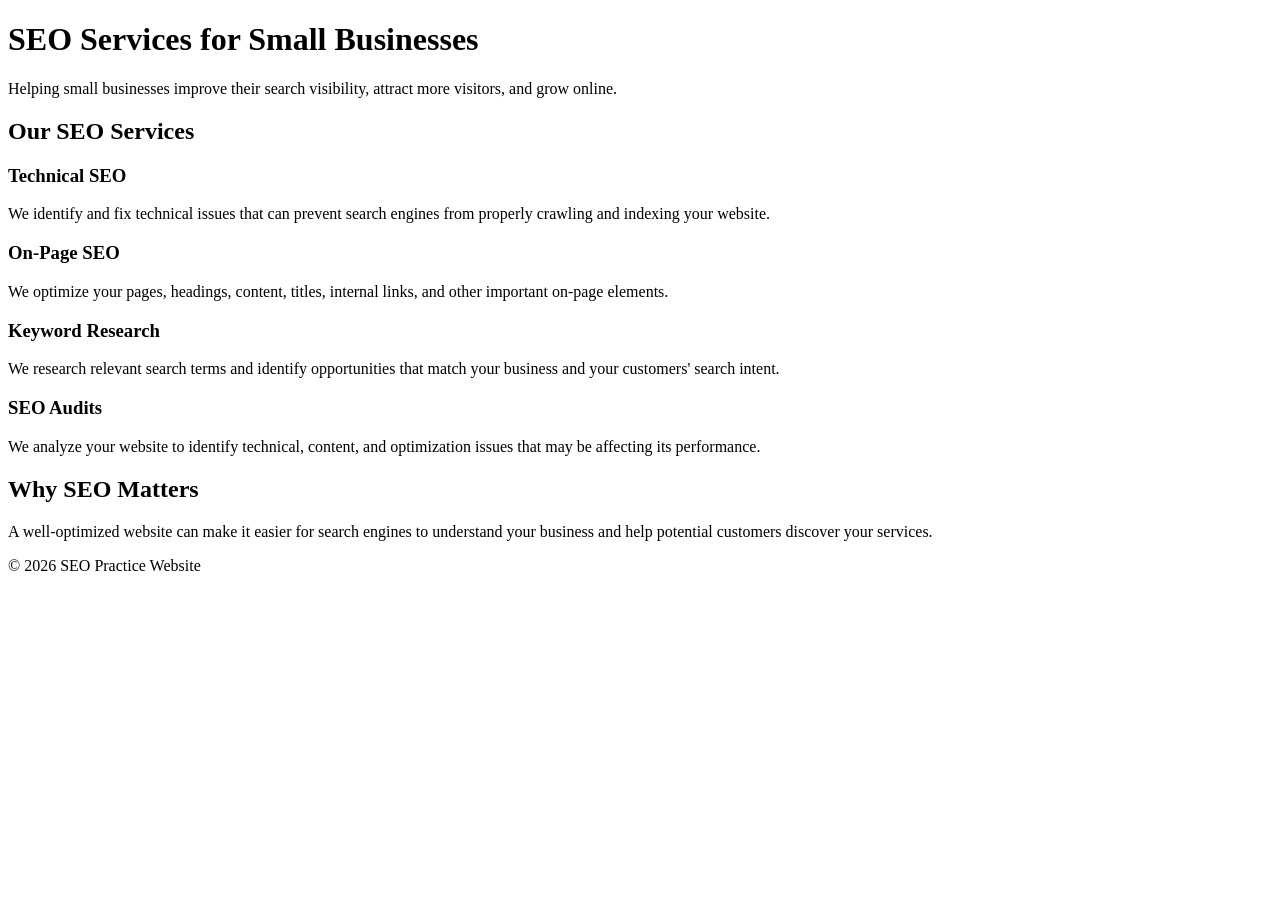
==== index.html @ fa8d8bf5 "Create index.html" ====
<!DOCTYPE html>
<html lang="en">
<head>
    <meta charset="UTF-8">
    <meta name="viewport" content="width=device-width, initial-scale=1.0">

    <title>SEO Services for Small Businesses</title>

    <meta name="description" content="Professional SEO services for small businesses, including technical SEO, on-page optimization, keyword research, and SEO audits.">
</head>

<body>

    <header>
        <h1>SEO Services for Small Businesses</h1>

        <p>
            Helping small businesses improve their search visibility,
            attract more visitors, and grow online.
        </p>
    </header>

    <main>

        <section>
            <h2>Our SEO Services</h2>

            <h3>Technical SEO</h3>
            <p>
                We identify and fix technical issues that can prevent
                search engines from properly crawling and indexing your website.
            </p>

            <h3>On-Page SEO</h3>
            <p>
                We optimize your pages, headings, content, titles,
                internal links, and other important on-page elements.
            </p>

            <h3>Keyword Research</h3>
            <p>
                We research relevant search terms and identify opportunities
                that match your business and your customers' search intent.
            </p>

            <h3>SEO Audits</h3>
            <p>
                We analyze your website to identify technical, content,
                and optimization issues that may be affecting its performance.
            </p>
        </section>

        <section>
            <h2>Why SEO Matters</h2>

            <p>
                A well-optimized website can make it easier for search engines
                to understand your business and help potential customers
                discover your services.
            </p>
        </section>

    </main>

    <footer>
        <p>© 2026 SEO Practice Website</p>
    </footer>

</body>
</html>
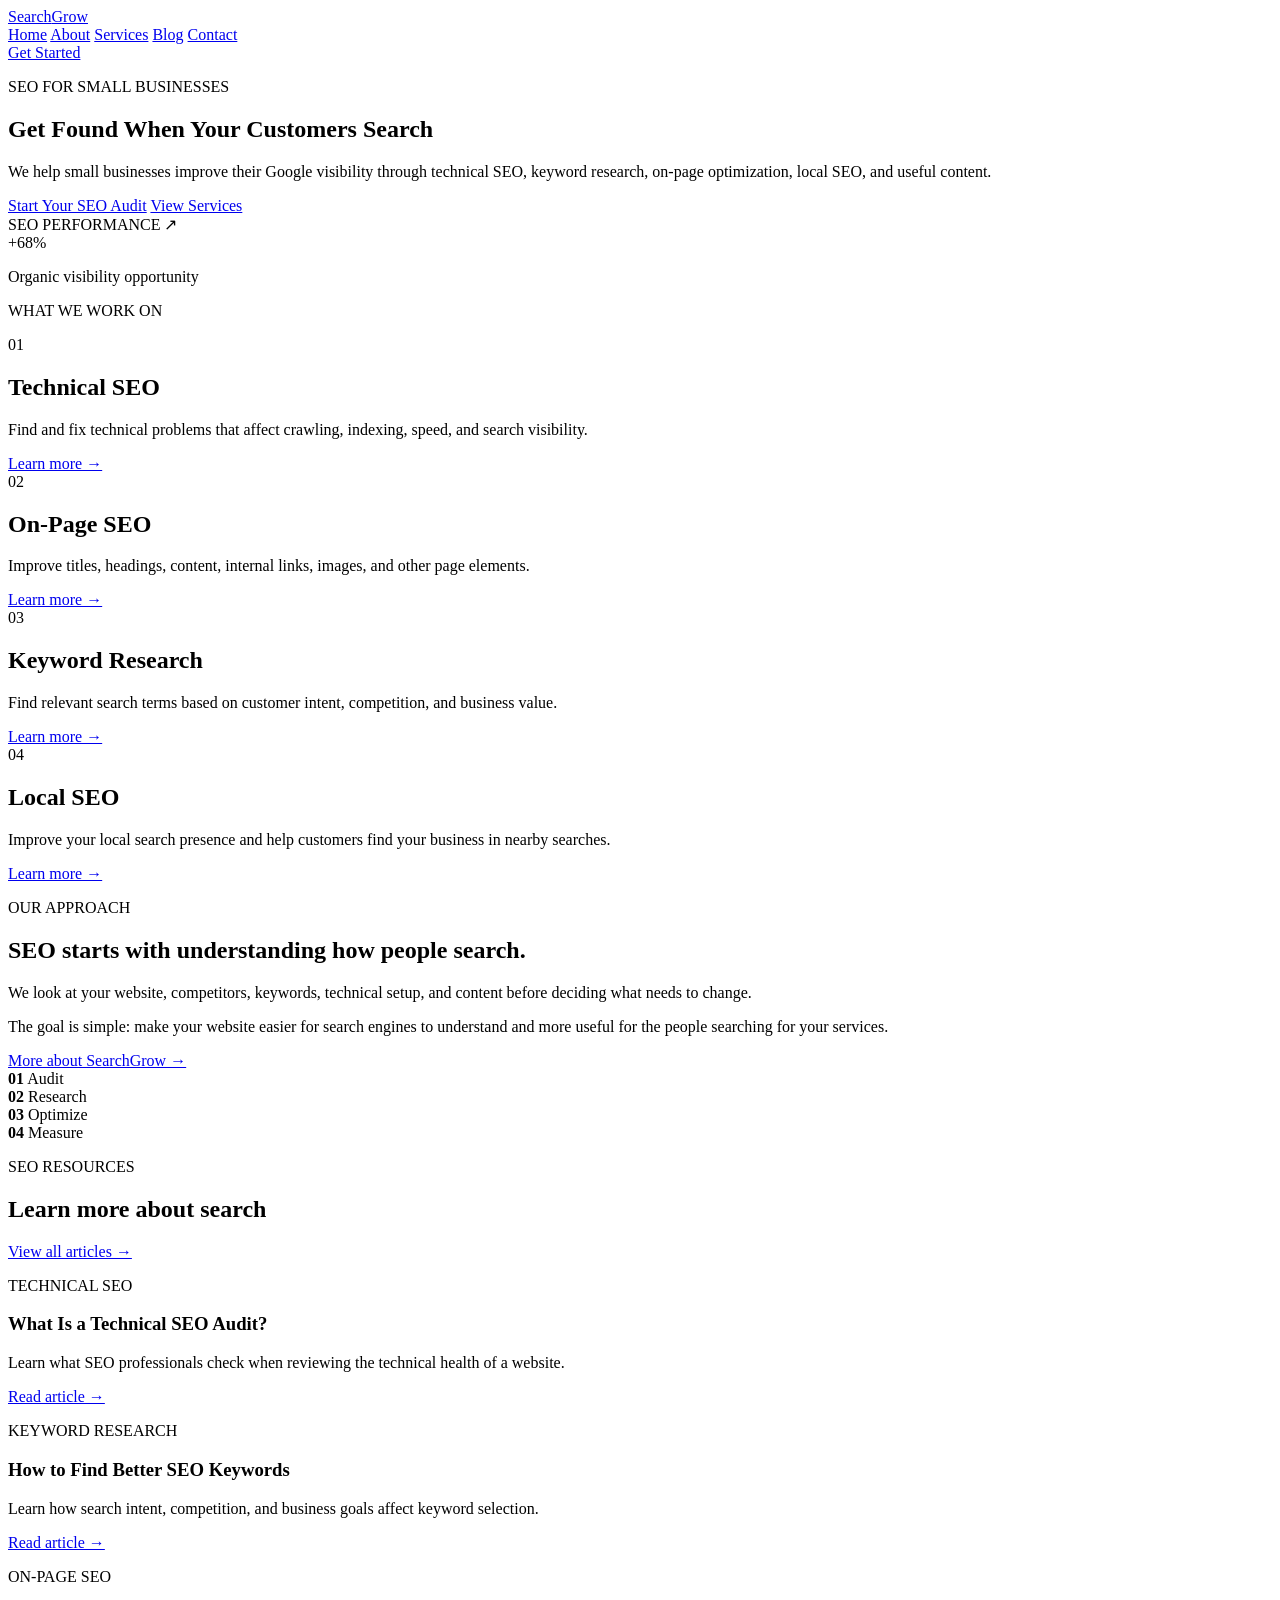
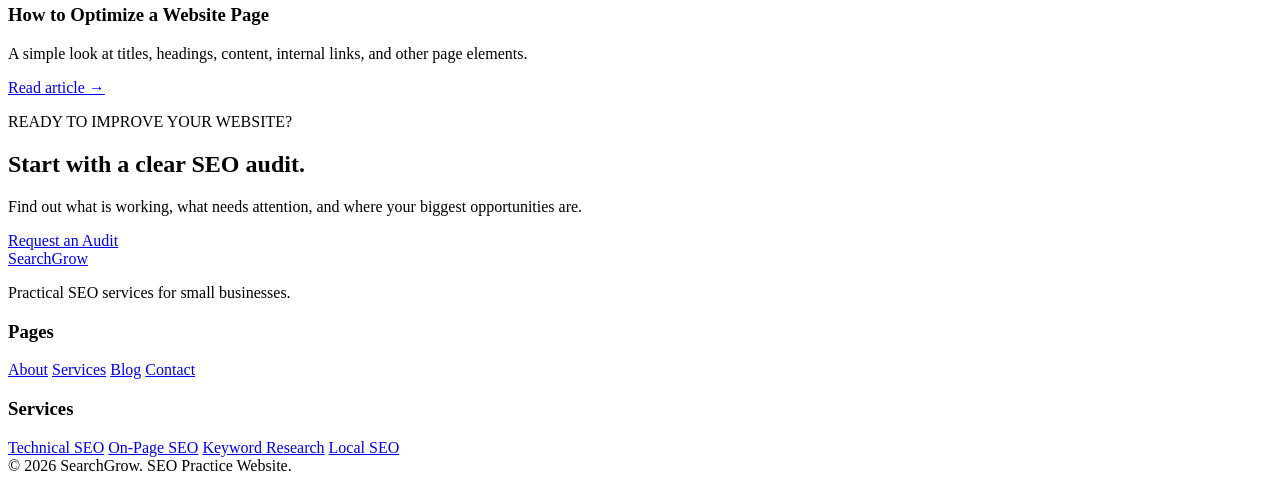
==== commit 34e8848b: "Update index.html" ====
--- a/index.html
+++ b/index.html
@@ -4,67 +4,302 @@
     <meta charset="UTF-8">
     <meta name="viewport" content="width=device-width, initial-scale=1.0">
 
-    <title>SEO Services for Small Businesses</title>
-
-    <meta name="description" content="Professional SEO services for small businesses, including technical SEO, on-page optimization, keyword research, and SEO audits.">
+    <title>SearchGrow | SEO Services for Small Businesses</title>
+
+    <meta name="description" content="SearchGrow provides SEO services for small businesses, including technical SEO, on-page SEO, keyword research, local SEO, and SEO audits.">
+
+    <meta name="google-site-verification" content="1Fr3YtEqECTgdJS">
+
+    <link rel="stylesheet" href="style.css">
 </head>
 
 <body>
 
-    <header>
-        <h1>SEO Services for Small Businesses</h1>
+<header class="site-header">
+    <div class="container nav-wrapper">
+
+        <a href="index.html" class="logo">Search<span>Grow</span></a>
+
+        <nav>
+            <a href="index.html">Home</a>
+            <a href="about.html">About</a>
+            <a href="services.html">Services</a>
+            <a href="blog.html">Blog</a>
+            <a href="contact.html">Contact</a>
+        </nav>
+
+        <a href="contact.html" class="nav-button">Get Started</a>
+
+    </div>
+</header>
+
+
+<main>
+
+<section class="hero">
+    <div class="container hero-content">
+
+        <div class="hero-text">
+
+            <p class="eyebrow">SEO FOR SMALL BUSINESSES</p>
+
+            <h1>Get Found When Your Customers Search</h1>
+
+            <p class="hero-description">
+                We help small businesses improve their Google visibility
+                through technical SEO, keyword research, on-page optimization,
+                local SEO, and useful content.
+            </p>
+
+            <div class="hero-buttons">
+                <a href="contact.html" class="primary-button">Start Your SEO Audit</a>
+                <a href="services.html" class="secondary-button">View Services</a>
+            </div>
+
+        </div>
+
+        <div class="hero-card">
+
+            <div class="card-top">
+                <span>SEO PERFORMANCE</span>
+                <span>↗</span>
+            </div>
+
+            <div class="growth-number">+68%</div>
+
+            <p>Organic visibility opportunity</p>
+
+            <div class="fake-chart">
+                <div></div>
+                <div></div>
+                <div></div>
+                <div></div>
+                <div></div>
+                <div></div>
+                <div></div>
+            </div>
+
+        </div>
+
+    </div>
+</section>
+
+
+<section class="trust-section">
+
+    <div class="container">
+
+        <p class="section-label">WHAT WE WORK ON</p>
+
+        <div class="service-grid">
+
+            <article class="service-card">
+                <div class="icon">01</div>
+                <h2>Technical SEO</h2>
+                <p>
+                    Find and fix technical problems that affect crawling,
+                    indexing, speed, and search visibility.
+                </p>
+                <a href="services.html">Learn more →</a>
+            </article>
+
+            <article class="service-card">
+                <div class="icon">02</div>
+                <h2>On-Page SEO</h2>
+                <p>
+                    Improve titles, headings, content, internal links,
+                    images, and other page elements.
+                </p>
+                <a href="services.html">Learn more →</a>
+            </article>
+
+            <article class="service-card">
+                <div class="icon">03</div>
+                <h2>Keyword Research</h2>
+                <p>
+                    Find relevant search terms based on customer intent,
+                    competition, and business value.
+                </p>
+                <a href="services.html">Learn more →</a>
+            </article>
+
+            <article class="service-card">
+                <div class="icon">04</div>
+                <h2>Local SEO</h2>
+                <p>
+                    Improve your local search presence and help customers
+                    find your business in nearby searches.
+                </p>
+                <a href="services.html">Learn more →</a>
+            </article>
+
+        </div>
+
+    </div>
+
+</section>
+
+
+<section class="about-preview">
+
+    <div class="container two-column">
+
+        <div>
+            <p class="section-label">OUR APPROACH</p>
+
+            <h2>SEO starts with understanding how people search.</h2>
+
+            <p>
+                We look at your website, competitors, keywords, technical
+                setup, and content before deciding what needs to change.
+            </p>
+
+            <p>
+                The goal is simple: make your website easier for search
+                engines to understand and more useful for the people
+                searching for your services.
+            </p>
+
+            <a href="about.html" class="text-link">More about SearchGrow →</a>
+        </div>
+
+        <div class="process-box">
+
+            <div class="process-item">
+                <strong>01</strong>
+                <span>Audit</span>
+            </div>
+
+            <div class="process-item">
+                <strong>02</strong>
+                <span>Research</span>
+            </div>
+
+            <div class="process-item">
+                <strong>03</strong>
+                <span>Optimize</span>
+            </div>
+
+            <div class="process-item">
+                <strong>04</strong>
+                <span>Measure</span>
+            </div>
+
+        </div>
+
+    </div>
+
+</section>
+
+
+<section class="blog-preview">
+
+    <div class="container">
+
+        <div class="section-heading">
+            <div>
+                <p class="section-label">SEO RESOURCES</p>
+                <h2>Learn more about search</h2>
+            </div>
+
+            <a href="blog.html" class="text-link">View all articles →</a>
+        </div>
+
+        <div class="blog-grid">
+
+            <article class="blog-card">
+                <p class="blog-category">TECHNICAL SEO</p>
+                <h3>What Is a Technical SEO Audit?</h3>
+                <p>
+                    Learn what SEO professionals check when reviewing
+                    the technical health of a website.
+                </p>
+                <a href="blog.html">Read article →</a>
+            </article>
+
+            <article class="blog-card">
+                <p class="blog-category">KEYWORD RESEARCH</p>
+                <h3>How to Find Better SEO Keywords</h3>
+                <p>
+                    Learn how search intent, competition, and business
+                    goals affect keyword selection.
+                </p>
+                <a href="blog.html">Read article →</a>
+            </article>
+
+            <article class="blog-card">
+                <p class="blog-category">ON-PAGE SEO</p>
+                <h3>How to Optimize a Website Page</h3>
+                <p>
+                    A simple look at titles, headings, content,
+                    internal links, and other page elements.
+                </p>
+                <a href="blog.html">Read article →</a>
+            </article>
+
+        </div>
+
+    </div>
+
+</section>
+
+
+<section class="cta">
+
+    <div class="container cta-content">
+
+        <p class="section-label">READY TO IMPROVE YOUR WEBSITE?</p>
+
+        <h2>Start with a clear SEO audit.</h2>
 
         <p>
-            Helping small businesses improve their search visibility,
-            attract more visitors, and grow online.
+            Find out what is working, what needs attention,
+            and where your biggest opportunities are.
         </p>
-    </header>
-
-    <main>
-
-        <section>
-            <h2>Our SEO Services</h2>
-
-            <h3>Technical SEO</h3>
+
+        <a href="contact.html" class="primary-button">Request an Audit</a>
+
+    </div>
+
+</section>
+
+</main>
+
+
+<footer class="site-footer">
+
+    <div class="container footer-grid">
+
+        <div>
+            <a href="index.html" class="logo">Search<span>Grow</span></a>
             <p>
-                We identify and fix technical issues that can prevent
-                search engines from properly crawling and indexing your website.
+                Practical SEO services for small businesses.
             </p>
-
-            <h3>On-Page SEO</h3>
-            <p>
-                We optimize your pages, headings, content, titles,
-                internal links, and other important on-page elements.
-            </p>
-
-            <h3>Keyword Research</h3>
-            <p>
-                We research relevant search terms and identify opportunities
-                that match your business and your customers' search intent.
-            </p>
-
-            <h3>SEO Audits</h3>
-            <p>
-                We analyze your website to identify technical, content,
-                and optimization issues that may be affecting its performance.
-            </p>
-        </section>
-
-        <section>
-            <h2>Why SEO Matters</h2>
-
-            <p>
-                A well-optimized website can make it easier for search engines
-                to understand your business and help potential customers
-                discover your services.
-            </p>
-        </section>
-
-    </main>
-
-    <footer>
-        <p>© 2026 SEO Practice Website</p>
-    </footer>
+        </div>
+
+        <div>
+            <h3>Pages</h3>
+            <a href="about.html">About</a>
+            <a href="services.html">Services</a>
+            <a href="blog.html">Blog</a>
+            <a href="contact.html">Contact</a>
+        </div>
+
+        <div>
+            <h3>Services</h3>
+            <a href="services.html">Technical SEO</a>
+            <a href="services.html">On-Page SEO</a>
+            <a href="services.html">Keyword Research</a>
+            <a href="services.html">Local SEO</a>
+        </div>
+
+    </div>
+
+    <div class="container copyright">
+        © 2026 SearchGrow. SEO Practice Website.
+    </div>
+
+</footer>
 
 </body>
 </html>
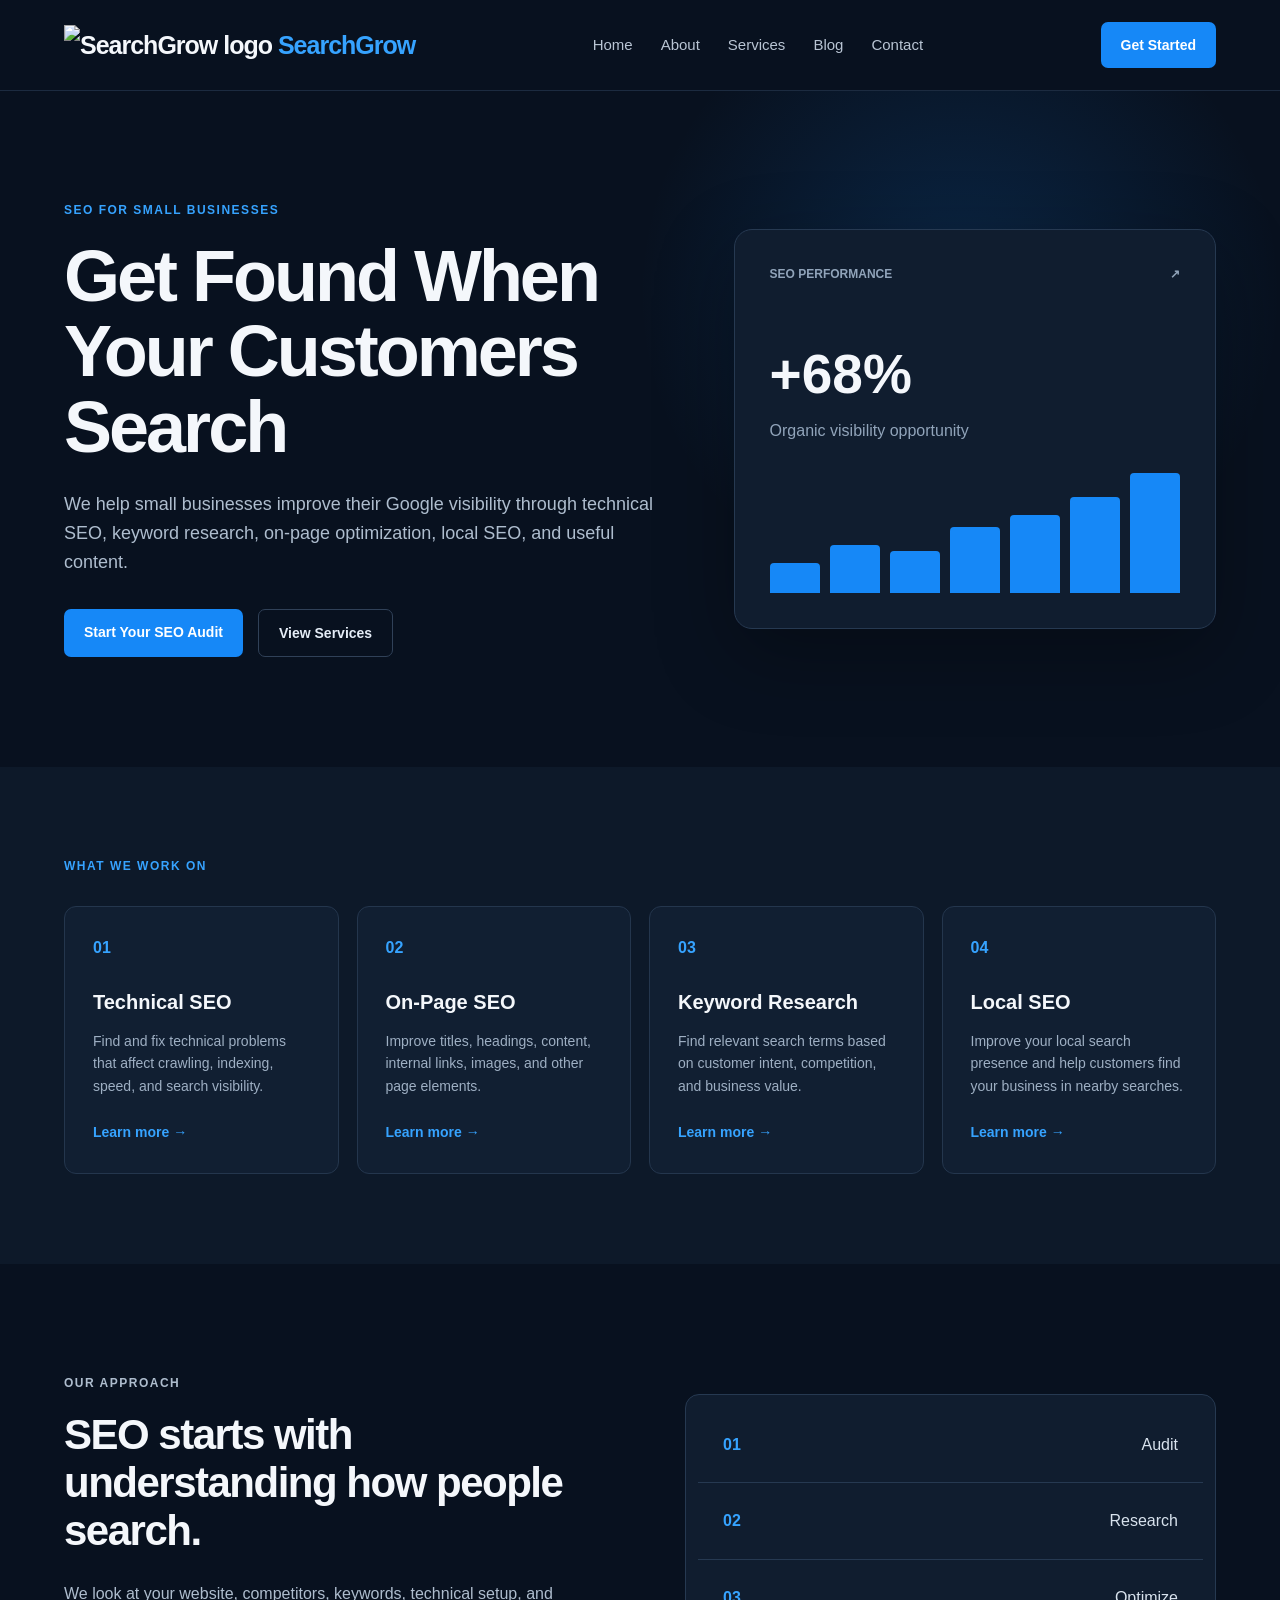
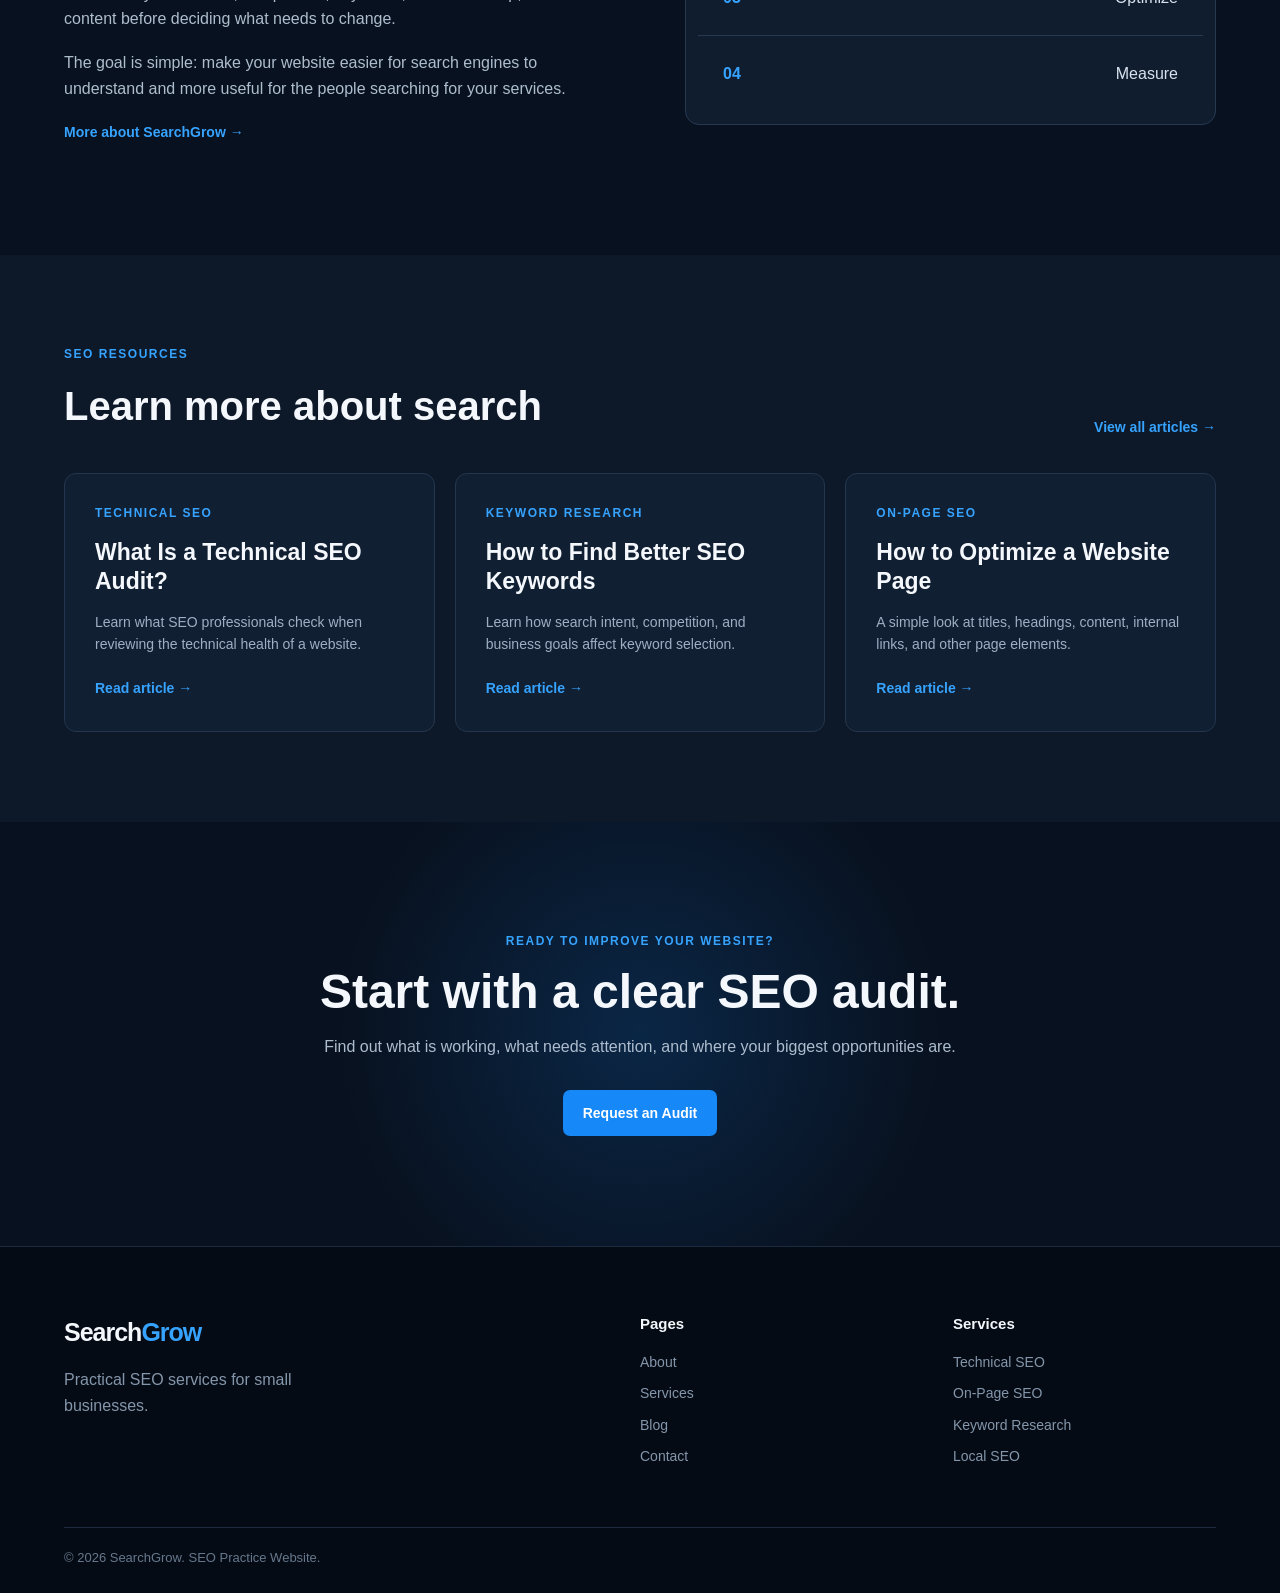
==== commit e5b0e835: "Update index.html" ====
--- a/index.html
+++ b/index.html
@@ -18,8 +18,10 @@
 <header class="site-header">
     <div class="container nav-wrapper">
 
-        <a href="index.html" class="logo">Search<span>Grow</span></a>
-
+<a href="index.html" class="logo">
+    <img src="favicon.png" alt="SearchGrow logo">
+    <span>SearchGrow</span>
+</a>
         <nav>
             <a href="index.html">Home</a>
             <a href="about.html">About</a>
--- a/style.css
+++ b/style.css
@@ -0,0 +1,513 @@
+* {
+    margin: 0;
+    padding: 0;
+    box-sizing: border-box;
+}
+
+html {
+    scroll-behavior: smooth;
+}
+
+body {
+    font-family: Arial, Helvetica, sans-serif;
+    background: #08111f;
+    color: #f4f7fb;
+    line-height: 1.6;
+}
+
+a {
+    color: inherit;
+    text-decoration: none;
+}
+
+.container {
+    width: 90%;
+    max-width: 1180px;
+    margin: 0 auto;
+}
+
+
+/* HEADER */
+
+.site-header {
+    background: #08111f;
+    border-bottom: 1px solid #1c2b40;
+    padding: 22px 0;
+}
+
+.nav-wrapper {
+    display: flex;
+    align-items: center;
+    justify-content: space-between;
+    gap: 30px;
+}
+
+.logo {
+    font-size: 25px;
+    font-weight: 800;
+    letter-spacing: -1px;
+}
+
+.logo span {
+    color: #36a3ff;
+}
+
+nav {
+    display: flex;
+    gap: 28px;
+}
+
+nav a {
+    color: #b9c5d4;
+    font-size: 15px;
+}
+
+nav a:hover {
+    color: #36a3ff;
+}
+
+.nav-button,
+.primary-button {
+    display: inline-block;
+    background: #1688f7;
+    color: white;
+    padding: 12px 20px;
+    border-radius: 7px;
+    font-weight: 700;
+    font-size: 14px;
+}
+
+.nav-button:hover,
+.primary-button:hover {
+    background: #0875df;
+}
+
+
+/* HERO */
+
+.hero {
+    background:
+        radial-gradient(circle at 75% 30%, rgba(22, 136, 247, 0.18), transparent 30%),
+        #08111f;
+    padding: 110px 0;
+}
+
+.hero-content {
+    display: grid;
+    grid-template-columns: 1.1fr 0.9fr;
+    align-items: center;
+    gap: 80px;
+}
+
+.eyebrow,
+.section-label,
+.blog-category {
+    color: #36a3ff;
+    font-size: 12px;
+    font-weight: 800;
+    letter-spacing: 1.5px;
+}
+
+.hero h1 {
+    font-size: clamp(45px, 6vw, 72px);
+    line-height: 1.05;
+    letter-spacing: -3px;
+    margin: 18px 0 25px;
+}
+
+.hero-description {
+    color: #aebdce;
+    max-width: 620px;
+    font-size: 18px;
+}
+
+.hero-buttons {
+    display: flex;
+    gap: 15px;
+    margin-top: 32px;
+}
+
+.secondary-button {
+    display: inline-block;
+    border: 1px solid #304158;
+    padding: 12px 20px;
+    border-radius: 7px;
+    color: #e5edf7;
+    font-weight: 700;
+    font-size: 14px;
+}
+
+.secondary-button:hover {
+    border-color: #36a3ff;
+    color: #36a3ff;
+}
+
+
+/* HERO CARD */
+
+.hero-card {
+    background: #101d2f;
+    border: 1px solid #263951;
+    border-radius: 18px;
+    padding: 35px;
+    box-shadow: 0 25px 80px rgba(0, 0, 0, 0.3);
+}
+
+.card-top {
+    display: flex;
+    justify-content: space-between;
+    color: #91a4ba;
+    font-size: 12px;
+    font-weight: 700;
+}
+
+.growth-number {
+    font-size: 55px;
+    font-weight: 800;
+    margin-top: 45px;
+}
+
+.hero-card p {
+    color: #91a4ba;
+}
+
+.fake-chart {
+    height: 120px;
+    display: flex;
+    align-items: end;
+    gap: 10px;
+    margin-top: 30px;
+}
+
+.fake-chart div {
+    flex: 1;
+    background: #1688f7;
+    border-radius: 4px 4px 0 0;
+}
+
+.fake-chart div:nth-child(1) {
+    height: 25%;
+}
+
+.fake-chart div:nth-child(2) {
+    height: 40%;
+}
+
+.fake-chart div:nth-child(3) {
+    height: 35%;
+}
+
+.fake-chart div:nth-child(4) {
+    height: 55%;
+}
+
+.fake-chart div:nth-child(5) {
+    height: 65%;
+}
+
+.fake-chart div:nth-child(6) {
+    height: 80%;
+}
+
+.fake-chart div:nth-child(7) {
+    height: 100%;
+}
+
+
+/* SERVICES */
+
+.trust-section {
+    background: #0d1929;
+    padding: 90px 0;
+}
+
+.service-grid {
+    display: grid;
+    grid-template-columns: repeat(4, 1fr);
+    gap: 18px;
+    margin-top: 30px;
+}
+
+.service-card {
+    background: #111f32;
+    border: 1px solid #24364d;
+    padding: 28px;
+    border-radius: 12px;
+}
+
+.icon {
+    color: #36a3ff;
+    font-weight: 800;
+    margin-bottom: 25px;
+}
+
+.service-card h2 {
+    font-size: 20px;
+    margin-bottom: 12px;
+}
+
+.service-card p {
+    color: #9eafc3;
+    font-size: 14px;
+    margin-bottom: 22px;
+}
+
+.service-card a,
+.text-link {
+    color: #36a3ff;
+    font-weight: 700;
+    font-size: 14px;
+}
+
+
+/* ABOUT */
+
+.about-preview {
+    padding: 110px 0;
+    background: #08111f;
+}
+
+.two-column {
+    display: grid;
+    grid-template-columns: 1fr 1fr;
+    gap: 90px;
+    align-items: center;
+}
+
+.two-column h2 {
+    font-size: 42px;
+    line-height: 1.15;
+    letter-spacing: -1.5px;
+    margin: 18px 0 25px;
+}
+
+.two-column p {
+    color: #aebdce;
+    margin-bottom: 18px;
+}
+
+.process-box {
+    background: #101d2f;
+    border: 1px solid #263951;
+    border-radius: 14px;
+    padding: 12px;
+}
+
+.process-item {
+    display: flex;
+    justify-content: space-between;
+    padding: 25px;
+    border-bottom: 1px solid #263951;
+}
+
+.process-item:last-child {
+    border-bottom: none;
+}
+
+.process-item strong {
+    color: #36a3ff;
+}
+
+.process-item span {
+    color: #d8e2ed;
+}
+
+
+/* BLOG */
+
+.blog-preview {
+    background: #0d1929;
+    padding: 90px 0;
+}
+
+.section-heading {
+    display: flex;
+    justify-content: space-between;
+    align-items: end;
+    margin-bottom: 35px;
+}
+
+.section-heading h2 {
+    font-size: 40px;
+    margin-top: 10px;
+}
+
+.blog-grid {
+    display: grid;
+    grid-template-columns: repeat(3, 1fr);
+    gap: 20px;
+}
+
+.blog-card {
+    background: #111f32;
+    border: 1px solid #24364d;
+    padding: 30px;
+    border-radius: 12px;
+}
+
+.blog-card h3 {
+    font-size: 23px;
+    line-height: 1.25;
+    margin: 15px 0;
+}
+
+.blog-card p:not(.blog-category) {
+    color: #9eafc3;
+    font-size: 14px;
+    margin-bottom: 20px;
+}
+
+.blog-card a {
+    color: #36a3ff;
+    font-weight: 700;
+    font-size: 14px;
+}
+
+
+/* CTA */
+
+.cta {
+    padding: 110px 0;
+    text-align: center;
+    background:
+        radial-gradient(circle at center, rgba(22, 136, 247, 0.18), transparent 45%),
+        #08111f;
+}
+
+.cta-content {
+    max-width: 700px;
+}
+
+.cta h2 {
+    font-size: 48px;
+    line-height: 1.1;
+    margin: 15px 0;
+}
+
+.cta p:not(.section-label) {
+    color: #aebdce;
+    margin-bottom: 30px;
+}
+
+
+/* FOOTER */
+
+.site-footer {
+    background: #050b14;
+    border-top: 1px solid #1c2b40;
+    padding: 65px 0 25px;
+}
+
+.footer-grid {
+    display: grid;
+    grid-template-columns: 2fr 1fr 1fr;
+    gap: 50px;
+}
+
+.footer-grid p {
+    color: #8496ab;
+    max-width: 300px;
+    margin-top: 15px;
+}
+
+.footer-grid h3 {
+    font-size: 15px;
+    margin-bottom: 15px;
+}
+
+.footer-grid a:not(.logo) {
+    display: block;
+    color: #8496ab;
+    margin-bottom: 9px;
+    font-size: 14px;
+}
+
+.footer-grid a:hover {
+    color: #36a3ff;
+}
+
+.copyright {
+    border-top: 1px solid #1c2b40;
+    margin-top: 50px;
+    padding-top: 20px;
+    color: #66788d;
+    font-size: 13px;
+}
+
+
+/* MOBILE */
+
+@media (max-width: 850px) {
+
+    .nav-wrapper {
+        flex-wrap: wrap;
+    }
+
+    nav {
+        order: 3;
+        width: 100%;
+        justify-content: center;
+        flex-wrap: wrap;
+    }
+
+    .hero-content,
+    .two-column {
+        grid-template-columns: 1fr;
+        gap: 50px;
+    }
+
+    .service-grid {
+        grid-template-columns: repeat(2, 1fr);
+    }
+
+    .blog-grid {
+        grid-template-columns: 1fr;
+    }
+
+    .footer-grid {
+        grid-template-columns: 1fr 1fr;
+    }
+}
+
+
+@media (max-width: 550px) {
+
+    .hero {
+        padding: 70px 0;
+    }
+
+    .hero h1 {
+        font-size: 44px;
+    }
+
+    .hero-buttons {
+        flex-direction: column;
+    }
+
+    .hero-buttons a {
+        text-align: center;
+    }
+
+    .service-grid {
+        grid-template-columns: 1fr;
+    }
+
+    .two-column h2,
+    .section-heading h2,
+    .cta h2 {
+        font-size: 34px;
+    }
+
+    .section-heading {
+        display: block;
+    }
+
+    .section-heading .text-link {
+        display: inline-block;
+        margin-top: 15px;
+    }
+
+    .footer-grid {
+        grid-template-columns: 1fr;
+    }
+}
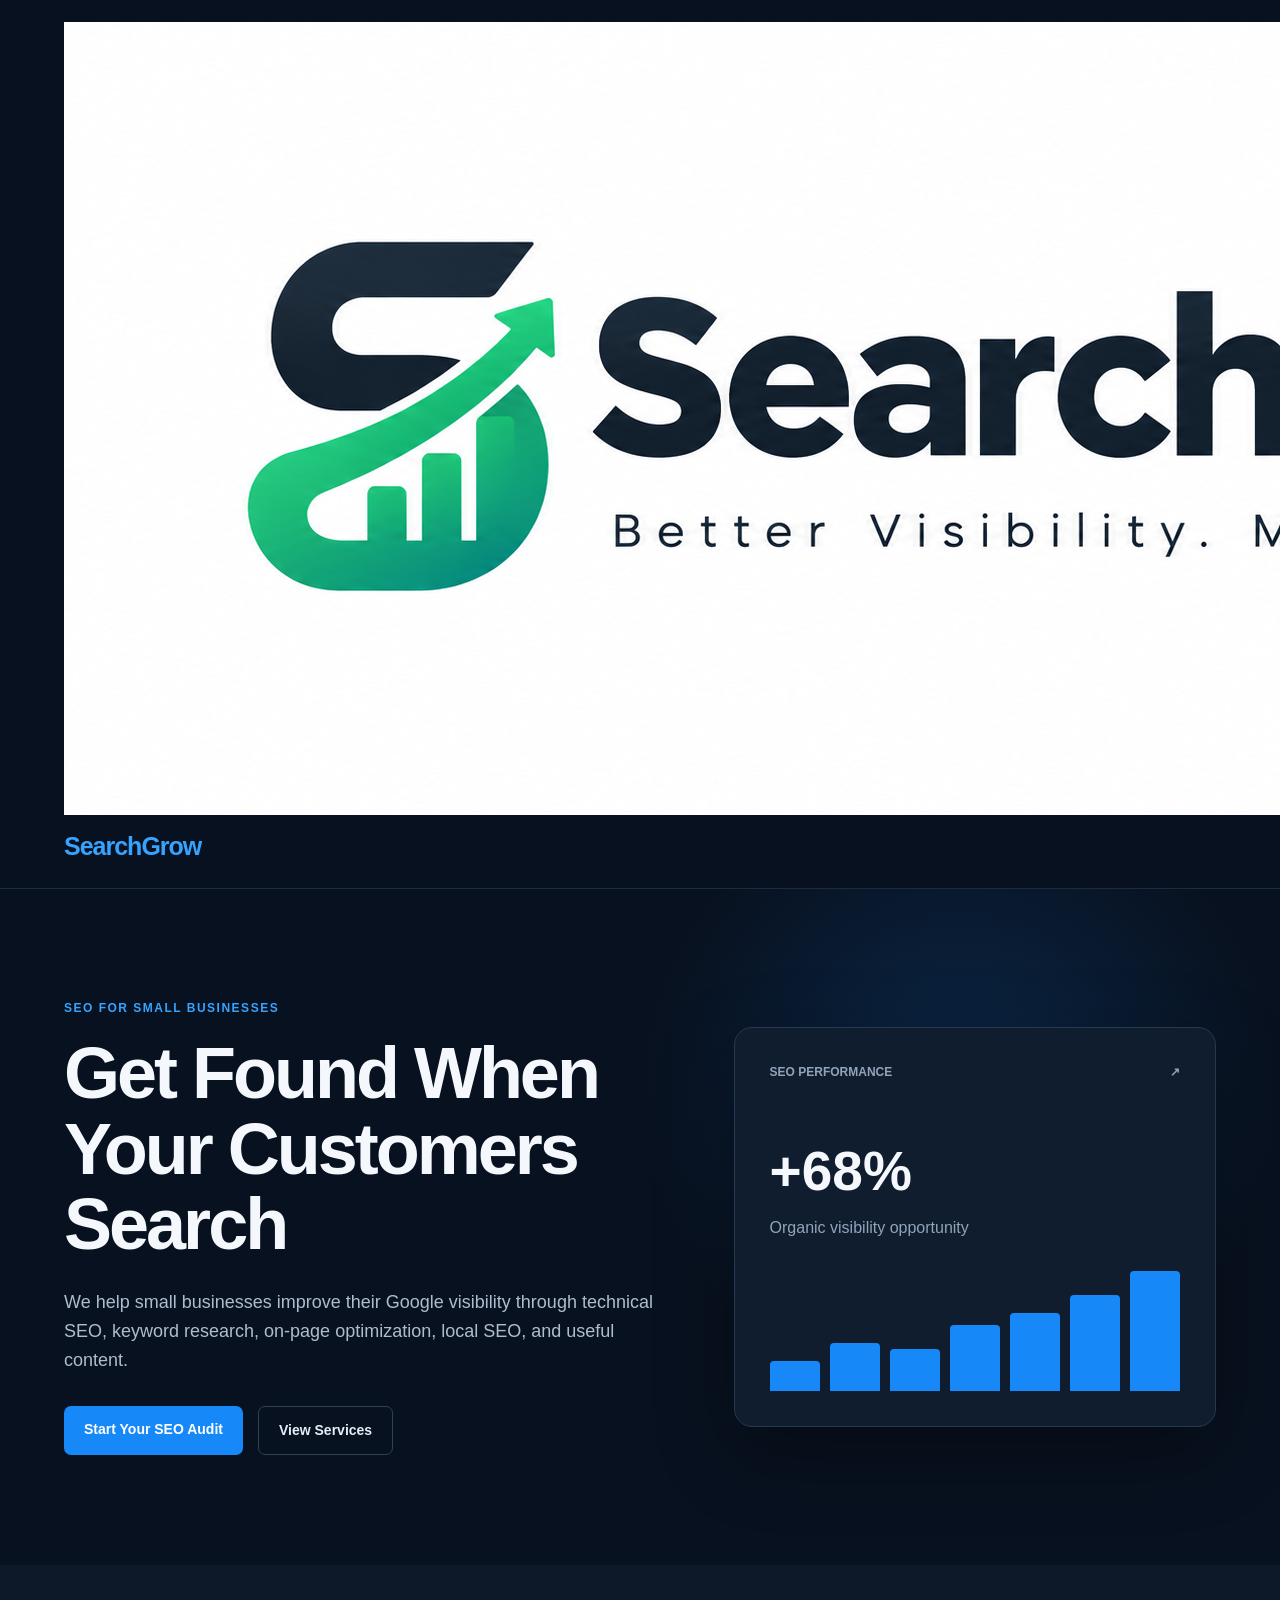
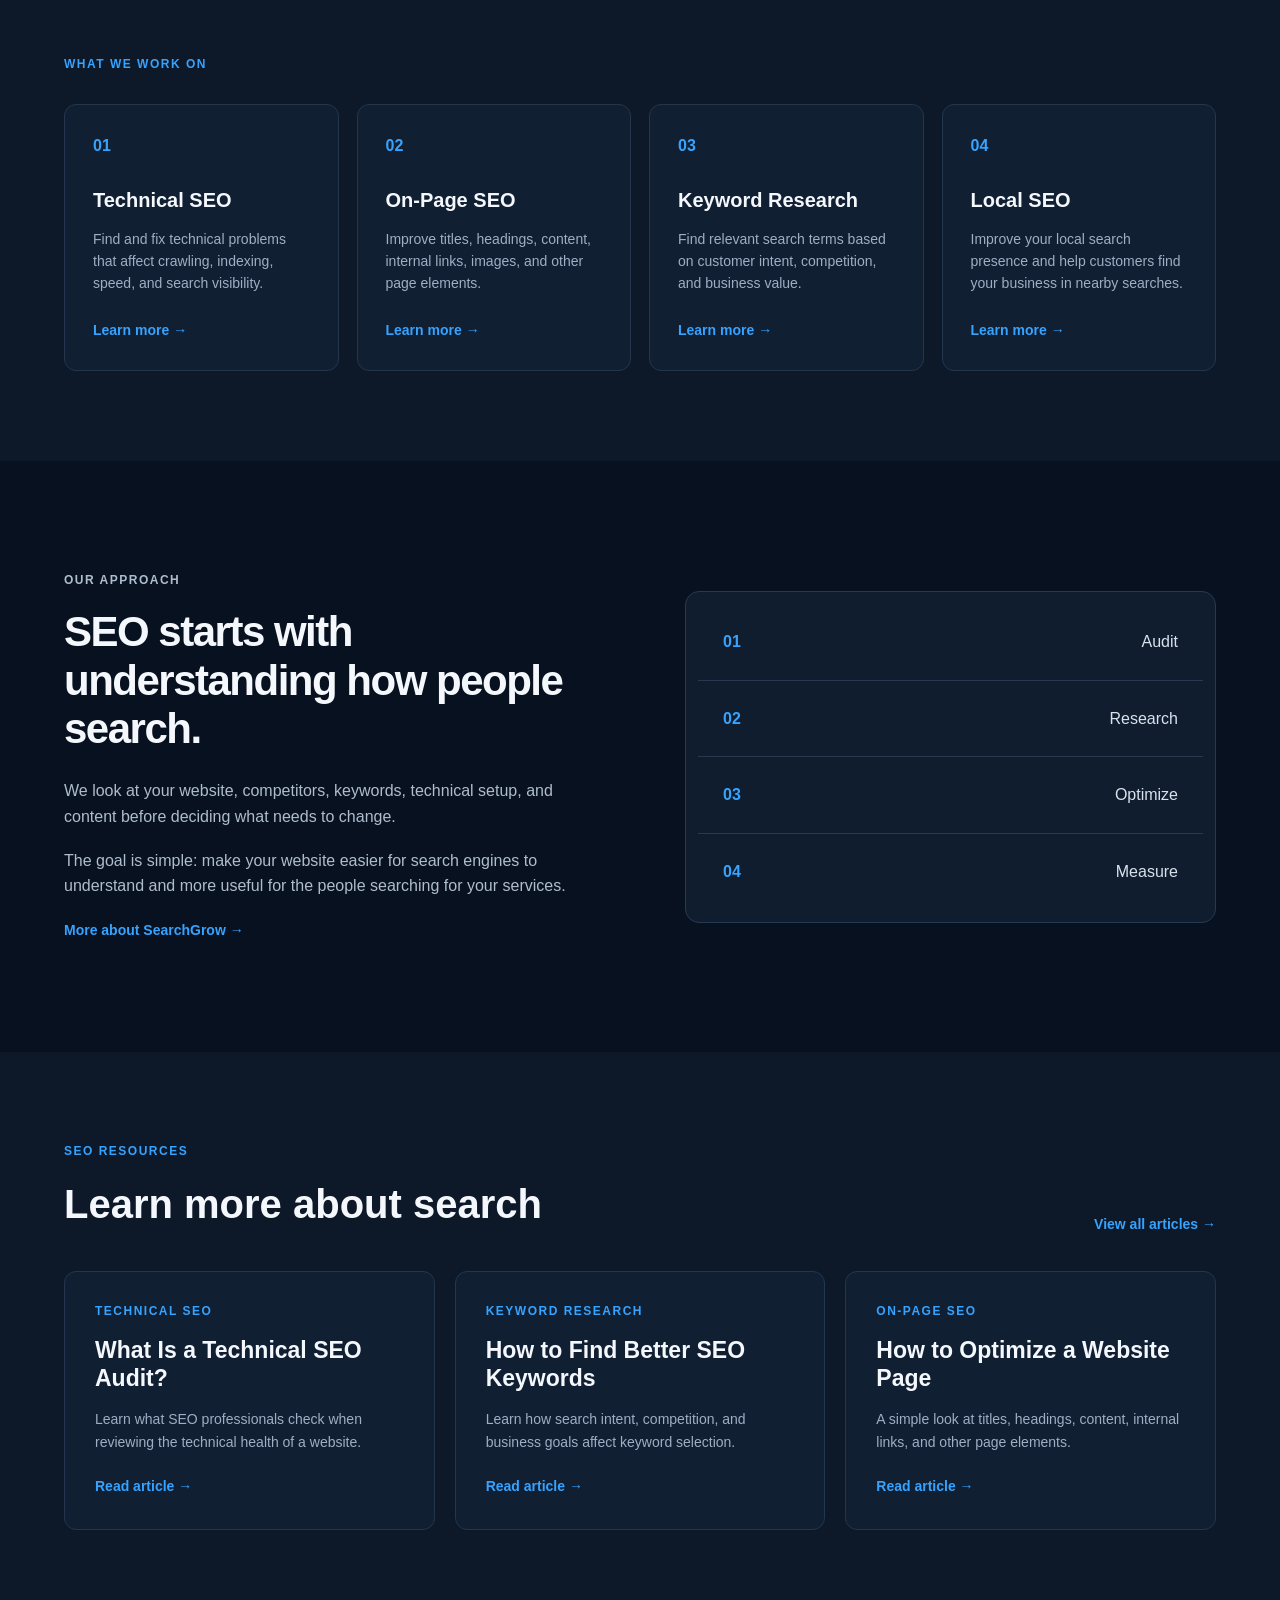
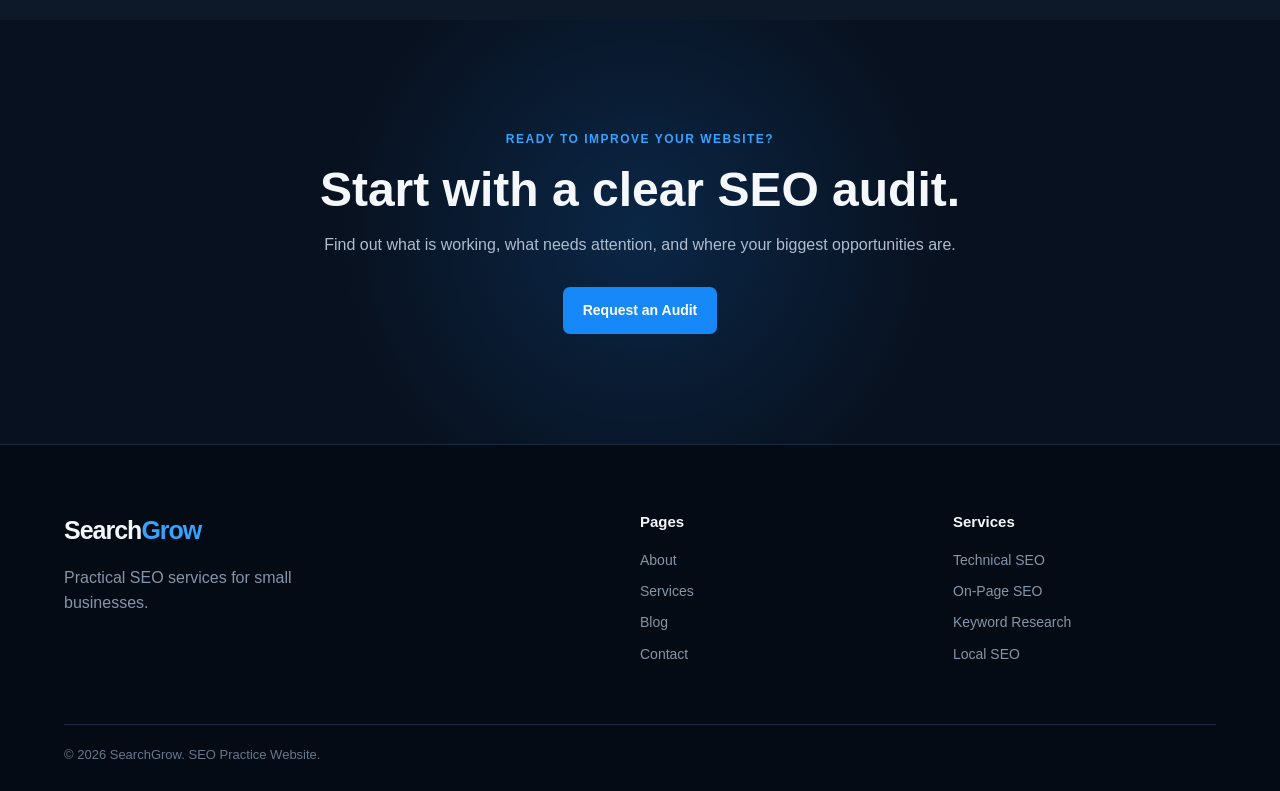
==== commit 44550b5a: "Update index.html" ====
--- a/index.html
+++ b/index.html
@@ -19,7 +19,7 @@
     <div class="container nav-wrapper">
 
 <a href="index.html" class="logo">
-    <img src="favicon.png" alt="SearchGrow logo">
+<img src="searchgrow-logo.png" alt="SearchGrow logo">  
     <span>SearchGrow</span>
 </a>
         <nav>
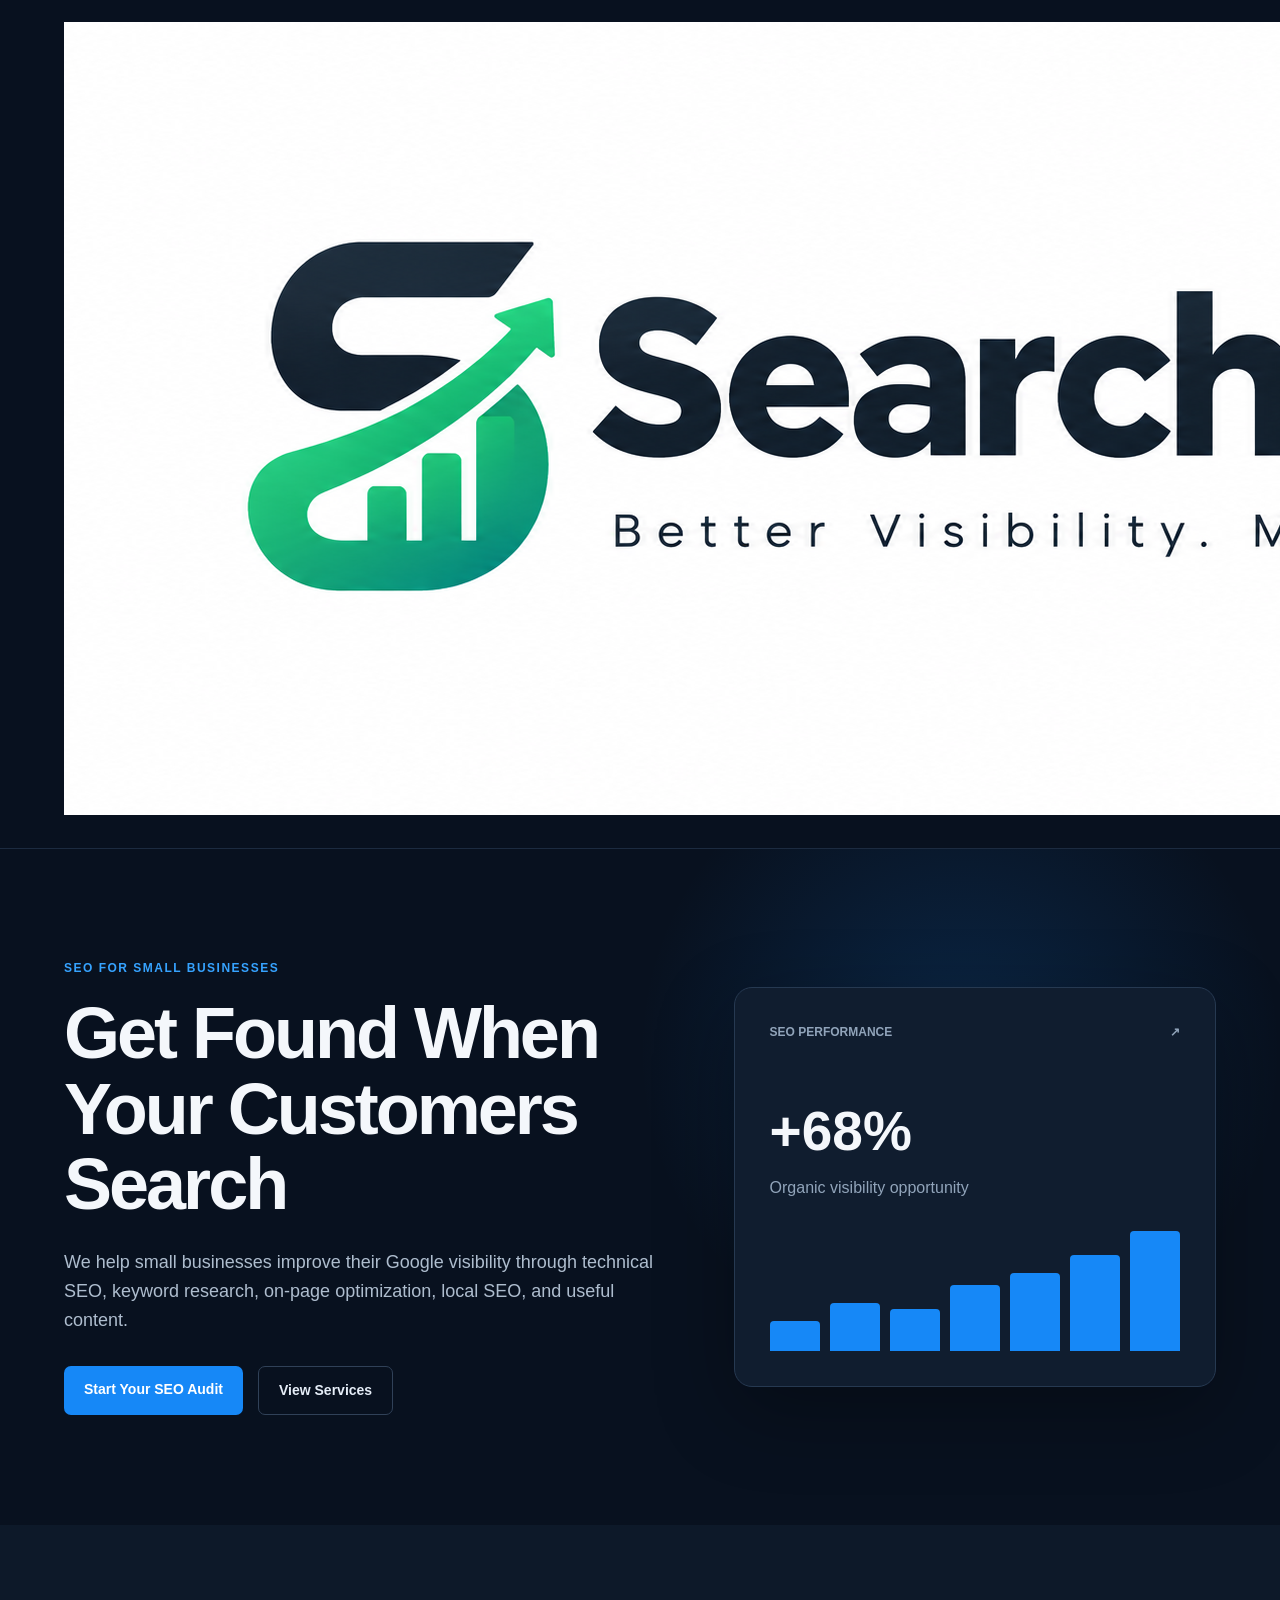
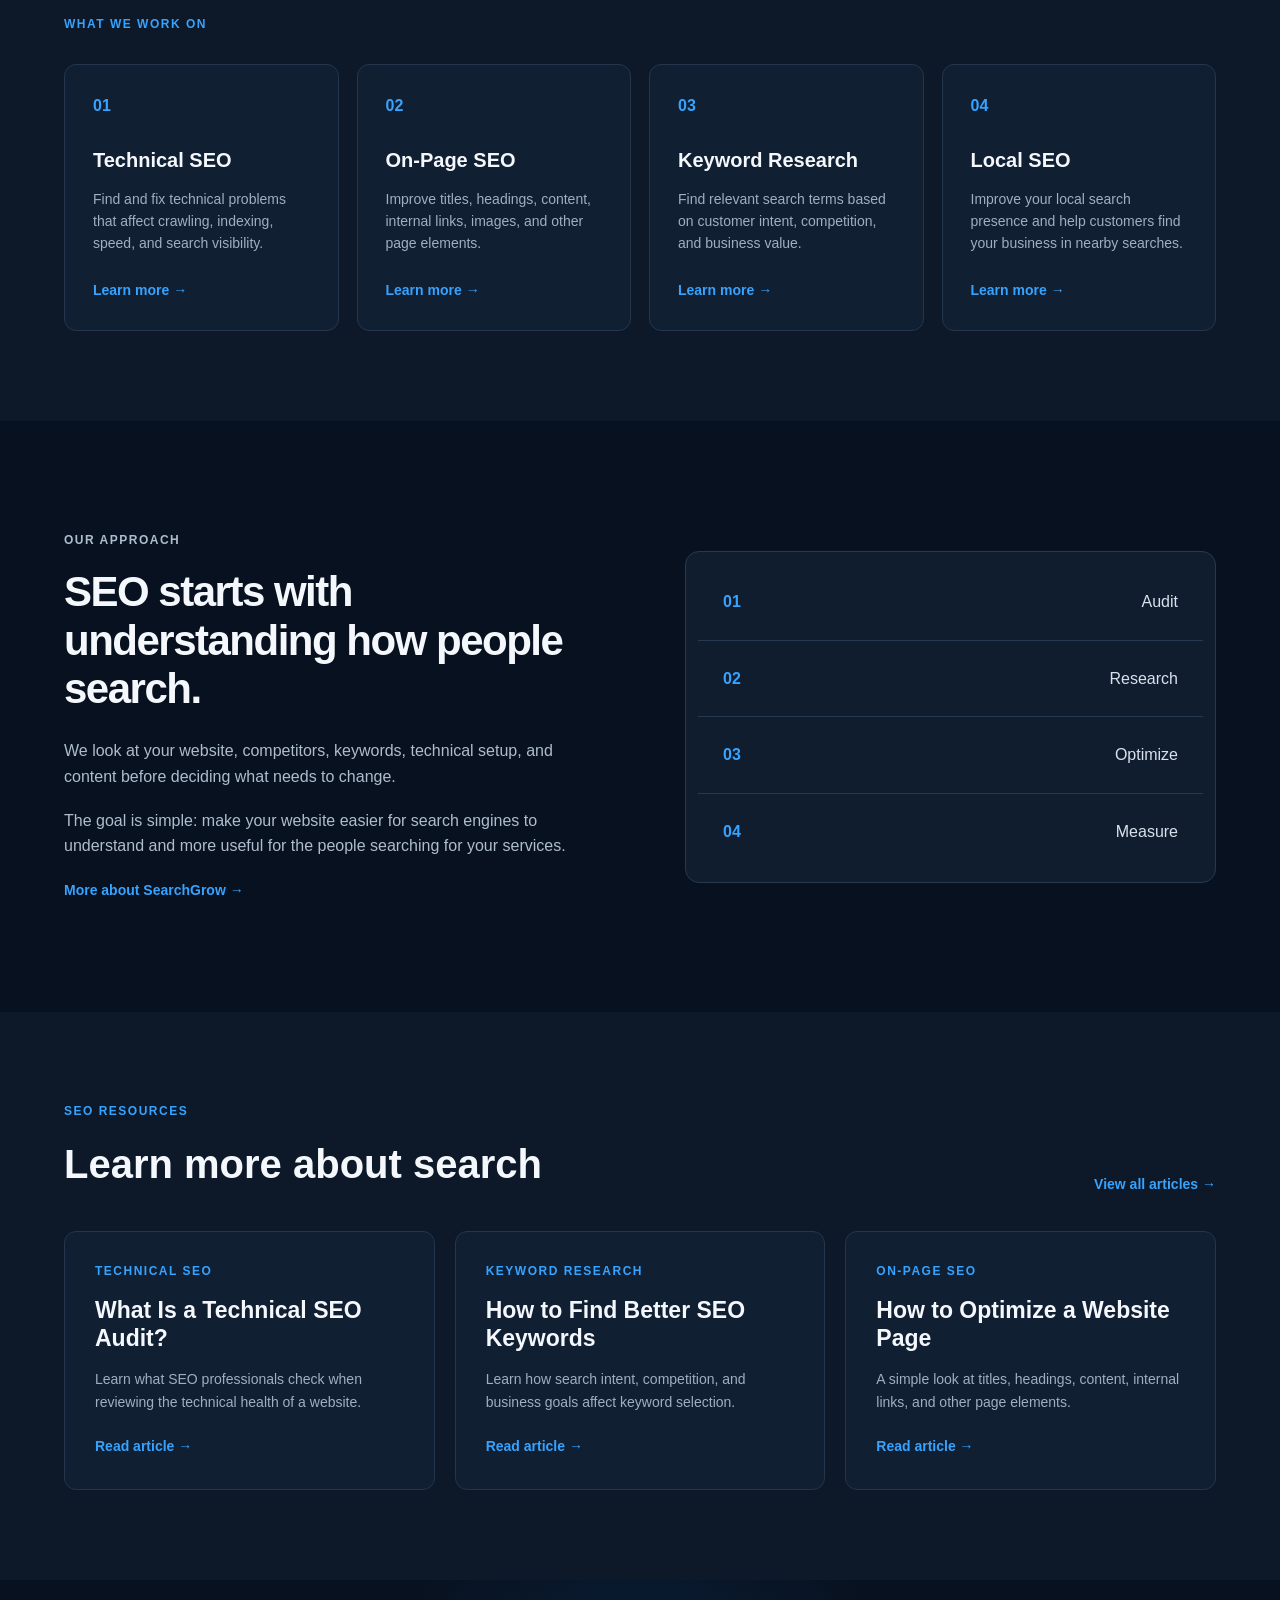
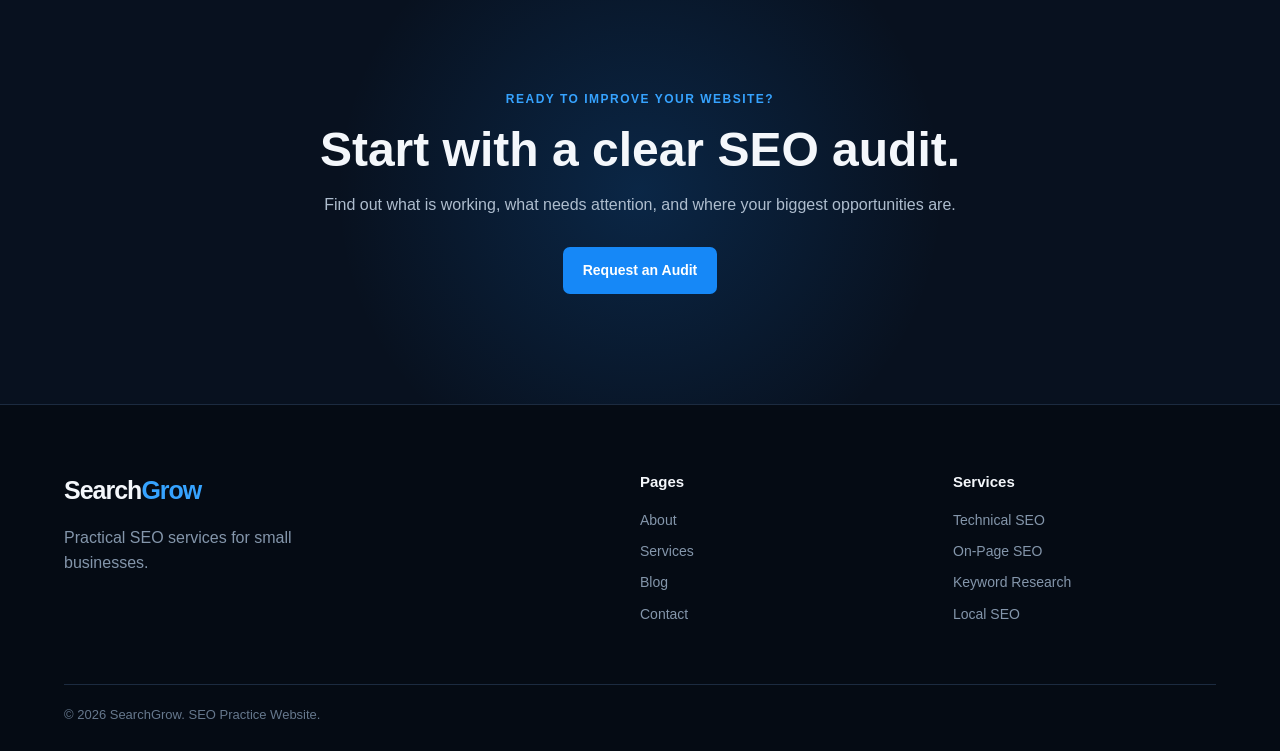
==== commit fbb655e1: "Update index.html" ====
--- a/index.html
+++ b/index.html
@@ -19,8 +19,7 @@
     <div class="container nav-wrapper">
 
 <a href="index.html" class="logo">
-<img src="searchgrow-logo.png" alt="SearchGrow logo">  
-    <span>SearchGrow</span>
+    <img src="searchgrow-logo.png" alt="SearchGrow">
 </a>
         <nav>
             <a href="index.html">Home</a>
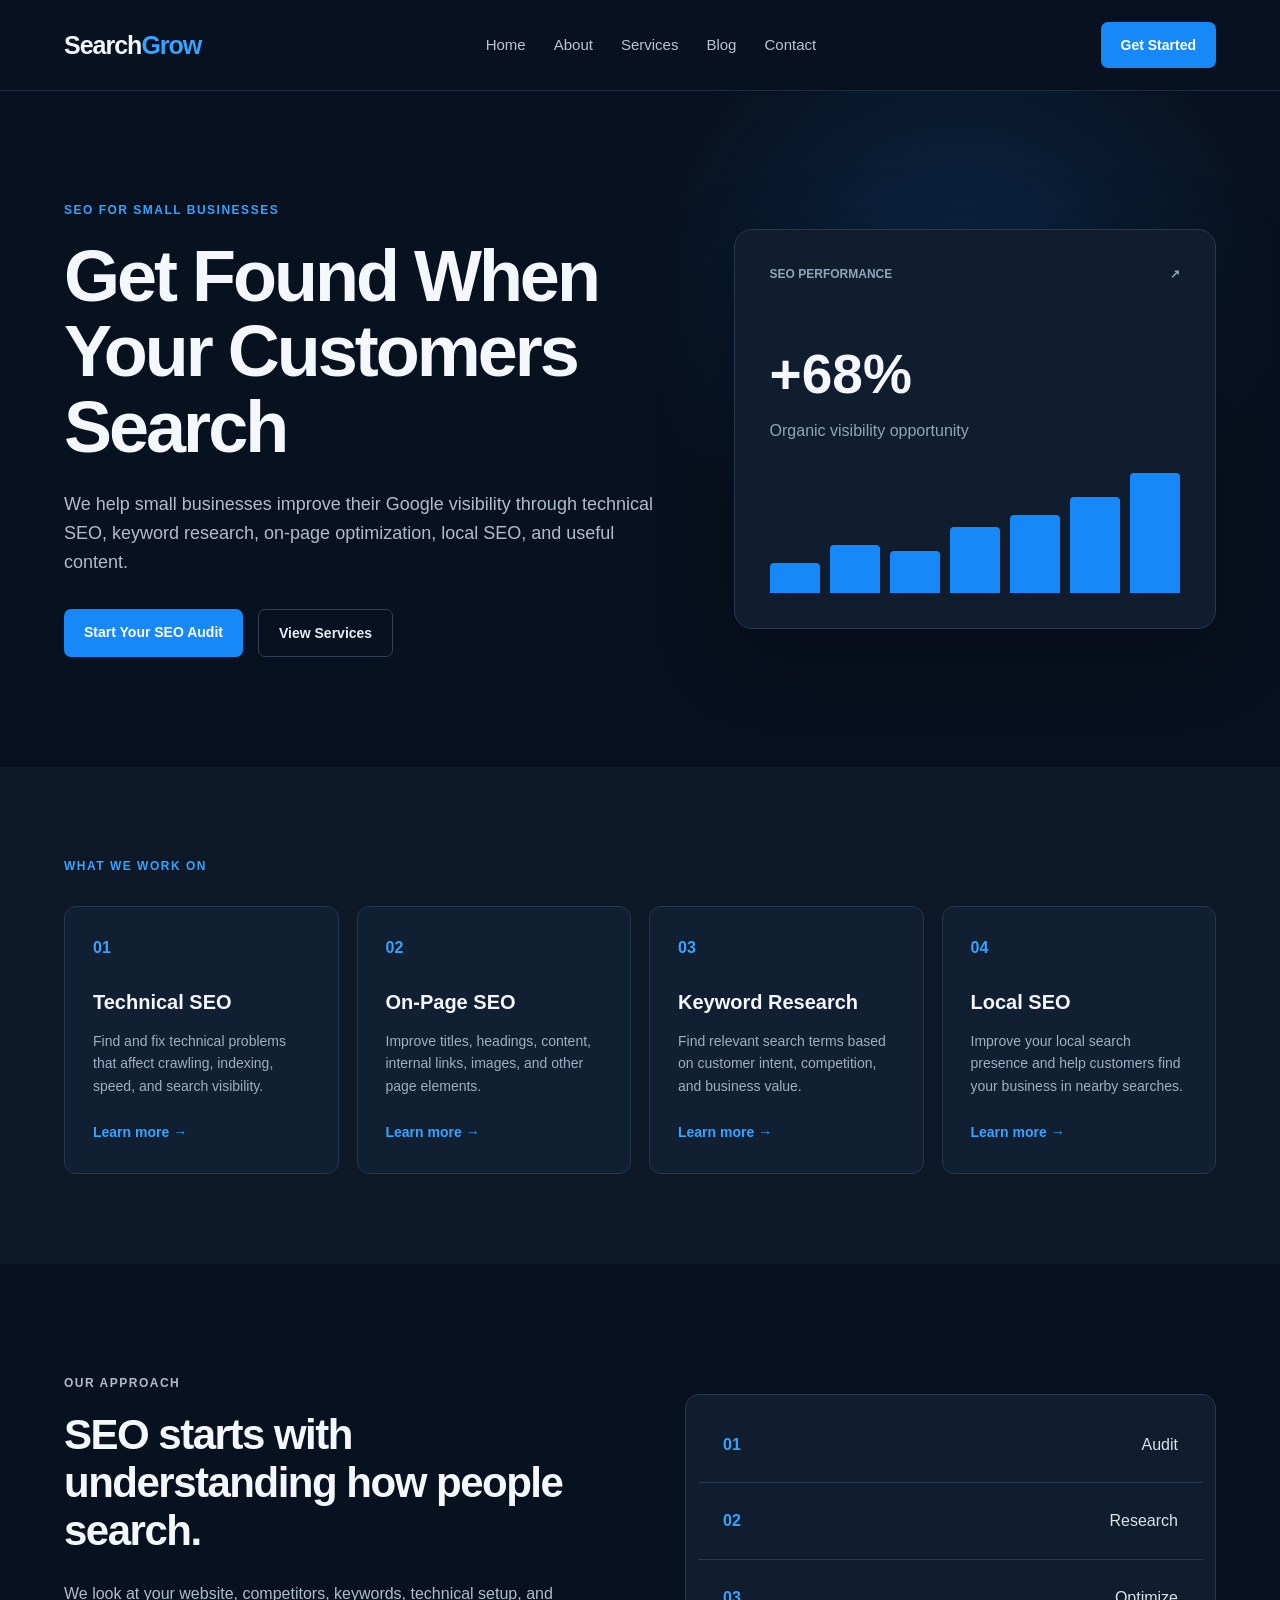
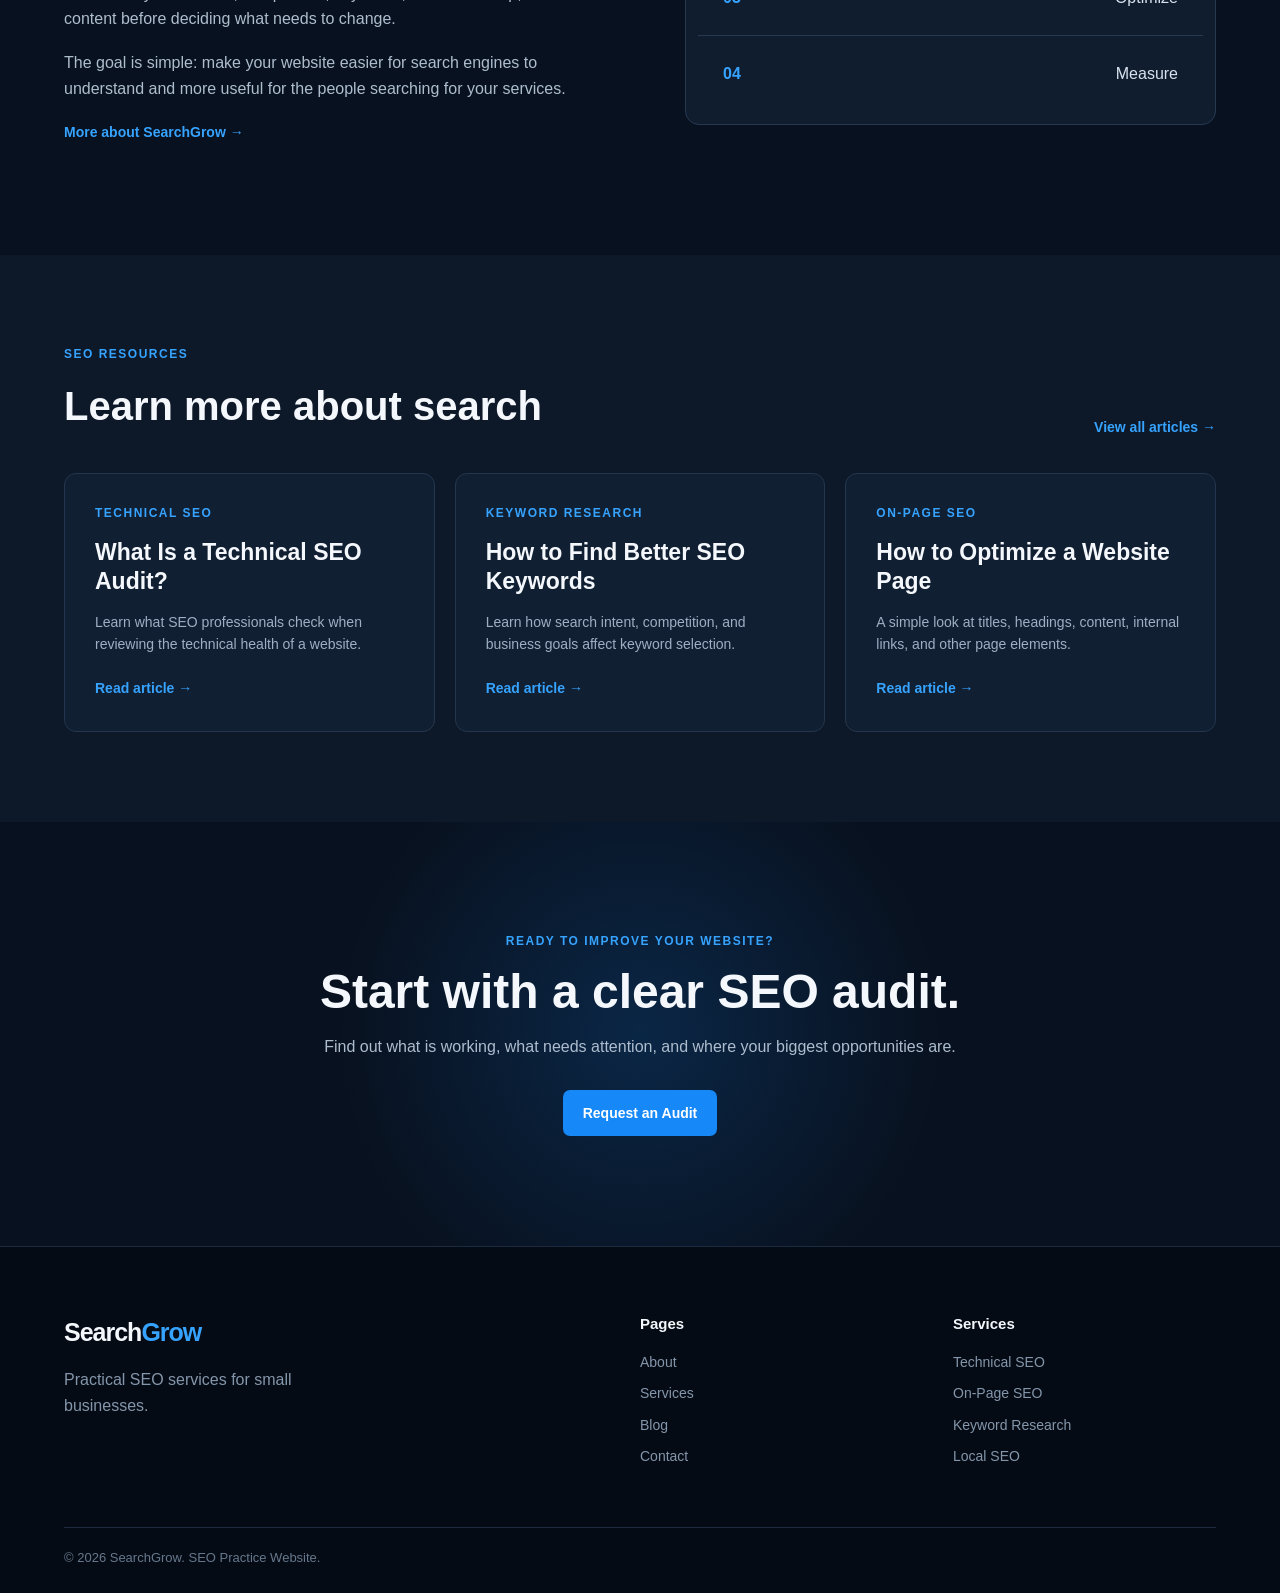
==== commit fa6bde8c: "Update index.html" ====
--- a/index.html
+++ b/index.html
@@ -18,9 +18,7 @@
 <header class="site-header">
     <div class="container nav-wrapper">
 
-<a href="index.html" class="logo">
-    <img src="searchgrow-logo.png" alt="SearchGrow">
-</a>
+<a href="index.html" class="logo">Search<span>Grow</span></a>
         <nav>
             <a href="index.html">Home</a>
             <a href="about.html">About</a>
